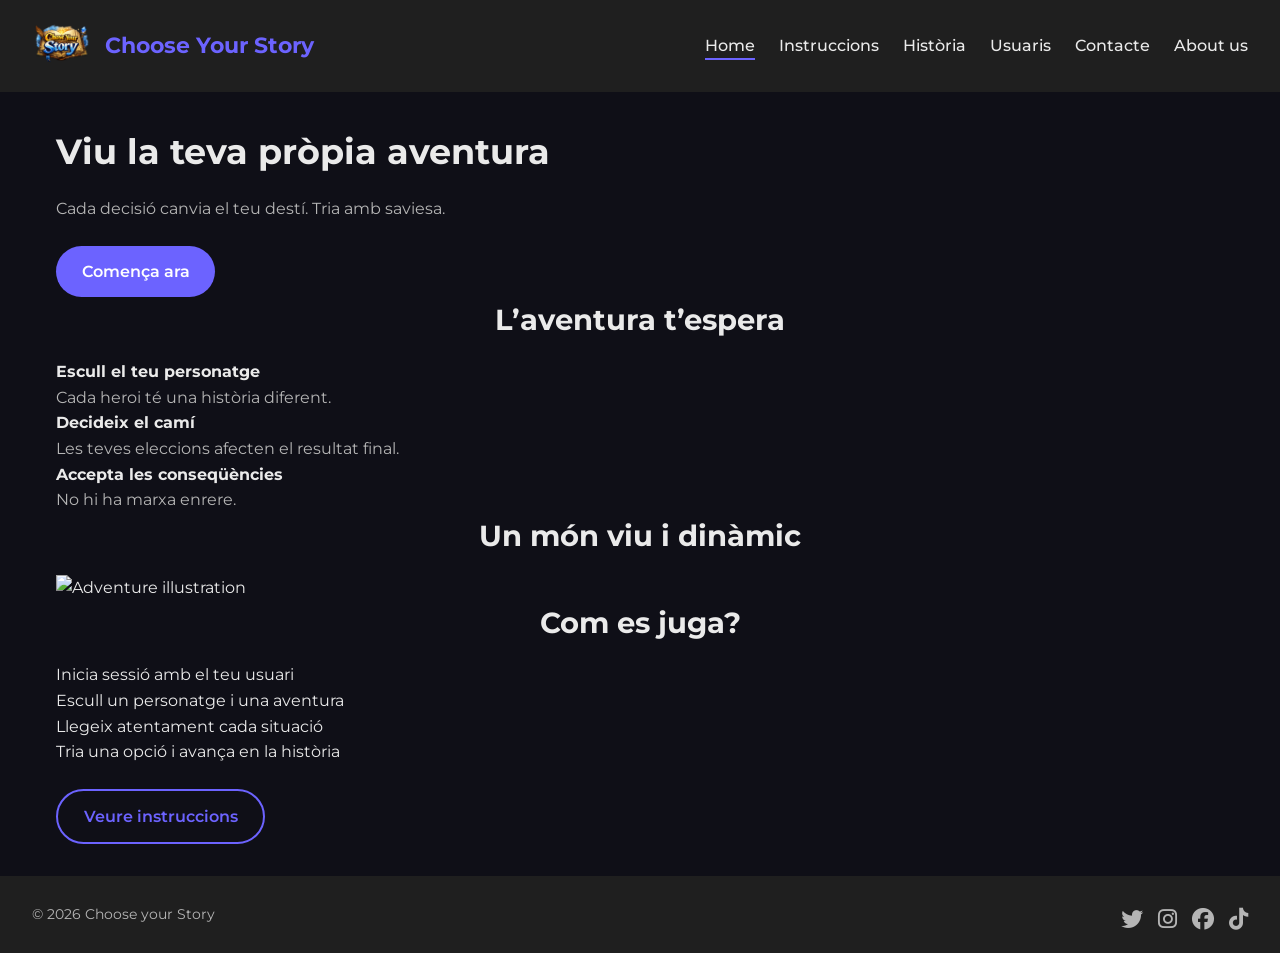
==== M4/index.html @ 9d51d5dd "Add Choose Your Story web UI and form validation Introduces the main HTML pages (home, about, contac" ====
<!DOCTYPE html>
<html lang="ca">
<head>
  <meta charset="UTF-8">
  <meta name="viewport" content="width=device-width, initial-scale=1.0">
  <title>Choose Your Story | Home</title>
  <link rel="icon" href="assets/img/logo.png"> 


  <!-- Google Fonts -->
  <link rel="preconnect" href="https://fonts.googleapis.com">
  <link rel="preconnect" href="https://fonts.gstatic.com" crossorigin>
  <link href="https://fonts.googleapis.com/css2?family=Montserrat:wght@300;500;700&display=swap" rel="stylesheet">

  <!-- Social Icons -->
  <link rel="stylesheet" href="https://cdnjs.cloudflare.com/ajax/libs/font-awesome/6.5.1/css/all.min.css">

  <!-- CSS -->
  <link rel="stylesheet" href="css/reset.css">
  <link rel="stylesheet" href="css/layout.css">
  <link rel="stylesheet" href="css/animations.css">
</head>

<body>

  <!-- ================= HEADER ================= -->
  <header class="main-header">
    <div class="logo">
      <img src="assets/img/logo.png" alt="logo">
      <h1>Choose Your Story</h1>
    </div>

    <nav>
      <ul class="menu">
        <li><a href="index.html" class="active">Home</a></li>
        <li><a href="instructions.html">Instruccions</a></li>
        <li><a href="history.html">Història</a></li>
        <li><a href="users.html">Usuaris</a></li>
        <li><a href="contact.html">Contacte</a></li>
        <li><a href="about.html">About us</a></li>
      </ul>
    </nav>
  </header>

  <!-- ================= MAIN ================= -->
  <main>

    <!-- HERO -->
    <section class="hero">
      <div class="hero-overlay"></div>
      <div class="hero-content">
        <h2>Viu la teva pròpia aventura</h2>
        <p>Cada decisió canvia el teu destí. Tria amb saviesa.</p>
        <a href="users.html" class="btn-primary">Comença ara</a>
      </div>
    </section>

    <!-- SCROLL ANIMATION -->
    <section class="scroll-section">
      <h3>L’aventura t’espera</h3>

      <div class="scroll-steps">
        <div class="step reveal">
          <h4>Escull el teu personatge</h4>
          <p>Cada heroi té una història diferent.</p>
        </div>

        <div class="step reveal">
          <h4>Decideix el camí</h4>
          <p>Les teves eleccions afecten el resultat final.</p>
        </div>

        <div class="step reveal">
          <h4>Accepta les conseqüències</h4>
          <p>No hi ha marxa enrere.</p>
        </div>
      </div>
    </section>

    <!-- VECTOR ANIMATION -->
    <section class="vector-section">
      <h3>Un món viu i dinàmic</h3>
      <img src="assets/svg/adventure.svg" alt="Adventure illustration">
    </section>

    <!-- HOW TO PLAY -->
    <section class="how-to-play">
      <h3>Com es juga?</h3>

      <ul class="mechanics-list">
        <li>Inicia sessió amb el teu usuari</li>
        <li>Escull un personatge i una aventura</li>
        <li>Llegeix atentament cada situació</li>
        <li>Tria una opció i avança en la història</li>
      </ul>

      <a href="instructions.html" class="btn-secondary">
        Veure instruccions
      </a>
    </section>

  </main>

  <!-- ================= FOOTER ================= -->
  <footer class="main-footer">
    <p>© 2026 Choose your Story</p>

    <div class="social-icons">
      <a href="#"><i class="fa-brands fa-twitter"></i></a>
      <a href="#"><i class="fa-brands fa-instagram"></i></a>
      <a href="#"><i class="fa-brands fa-facebook"></i></a>
      <a href="#"><i class="fa-brands fa-tiktok"></i></a>
    </div>
  </footer>

</body>
</html>
---- M4/css/layout.css ----
/* =====================
   VARIABLES GLOBALES
===================== */
:root {
  --primary-color: #6c63ff;
  --secondary-color: #1f1f1f;
  --accent-color: #ff6584;
  --bg-color: #0f0f17;
  --text-color: #eaeaea;
  --muted-text: #b5b5b5;
  --max-width: 1200px;
}

/* =====================
   ESTILOS GENERALES
===================== */
body {
  font-family: 'Montserrat', sans-serif;
  background-color: var(--bg-color);
  color: var(--text-color);
  line-height: 1.6;
}

main {
  max-width: var(--max-width);
  margin: auto;
  padding: 2rem 1rem;
}

h1, h2, h3, h4 {
  font-weight: 700;
}

h2 {
  font-size: 2.2rem;
  margin-bottom: 1rem;
}

h3 {
  font-size: 1.8rem;
  margin-bottom: 1rem;
  text-align: center;
}

p {
  color: var(--muted-text);
}

/* =====================
   HEADER
===================== */
.main-header {
  display: flex;
  justify-content: space-between;
  align-items: center;
  padding: 1rem 2rem;
  background: var(--secondary-color);
  position: sticky;
  top: 0;
  z-index: 1000;
}

.logo {
  display: flex;
  align-items: center;
  gap: 0.8rem;
}

.logo img {
  width: 60px;
  height: auto;
}

.logo h1 {
  font-size: 1.4rem;
  color: var(--primary-color);
}

.menu {
  display: flex;
  gap: 1.5rem;
  list-style: none;
}

.menu a {
  color: var(--text-color);
  text-decoration: none;
  font-weight: 500;
  position: relative;
}

.menu a::after {
  content: "";
  position: absolute;
  bottom: -5px;
  left: 0;
  width: 0;
  height: 2px;
  background: var(--primary-color);
  transition: width 0.3s ease;
}

.menu a:hover::after,
.menu a.active::after {
  width: 100%;
}

/* =====================
   BOTONES
===================== */
.btn-primary,
.btn-secondary {
  display: inline-block;
  margin-top: 1.5rem;
  padding: 0.8rem 1.6rem;
  border-radius: 50px;
  text-decoration: none;
  font-weight: 600;
  transition: all 0.3s ease;
}

.btn-primary {
  background: var(--primary-color);
  color: white;
}

.btn-primary:hover {
  background: var(--accent-color);
}

.btn-secondary {
  border: 2px solid var(--primary-color);
  color: var(--primary-color);
}

.btn-secondary:hover {
  background: var(--primary-color);
  color: white;
}


/* =====================
   FOOTER
===================== */
.main-footer {
  display: flex;
  justify-content: space-between;
  align-items: center;
  padding: 1rem 2rem;
  background: var(--secondary-color);
}

.main-footer p {
  font-size: 0.9rem;
}

.social-icons {
  display: flex;
  justify-content: center;
  gap: 15px;
  margin-top: 10px;
}

.social-icons a {
  color: var(--muted-text);
  font-size: 22px;
  transition: color 0.3s ease;
}

.social-icons a:hover {
  color: var(--text-color);
}
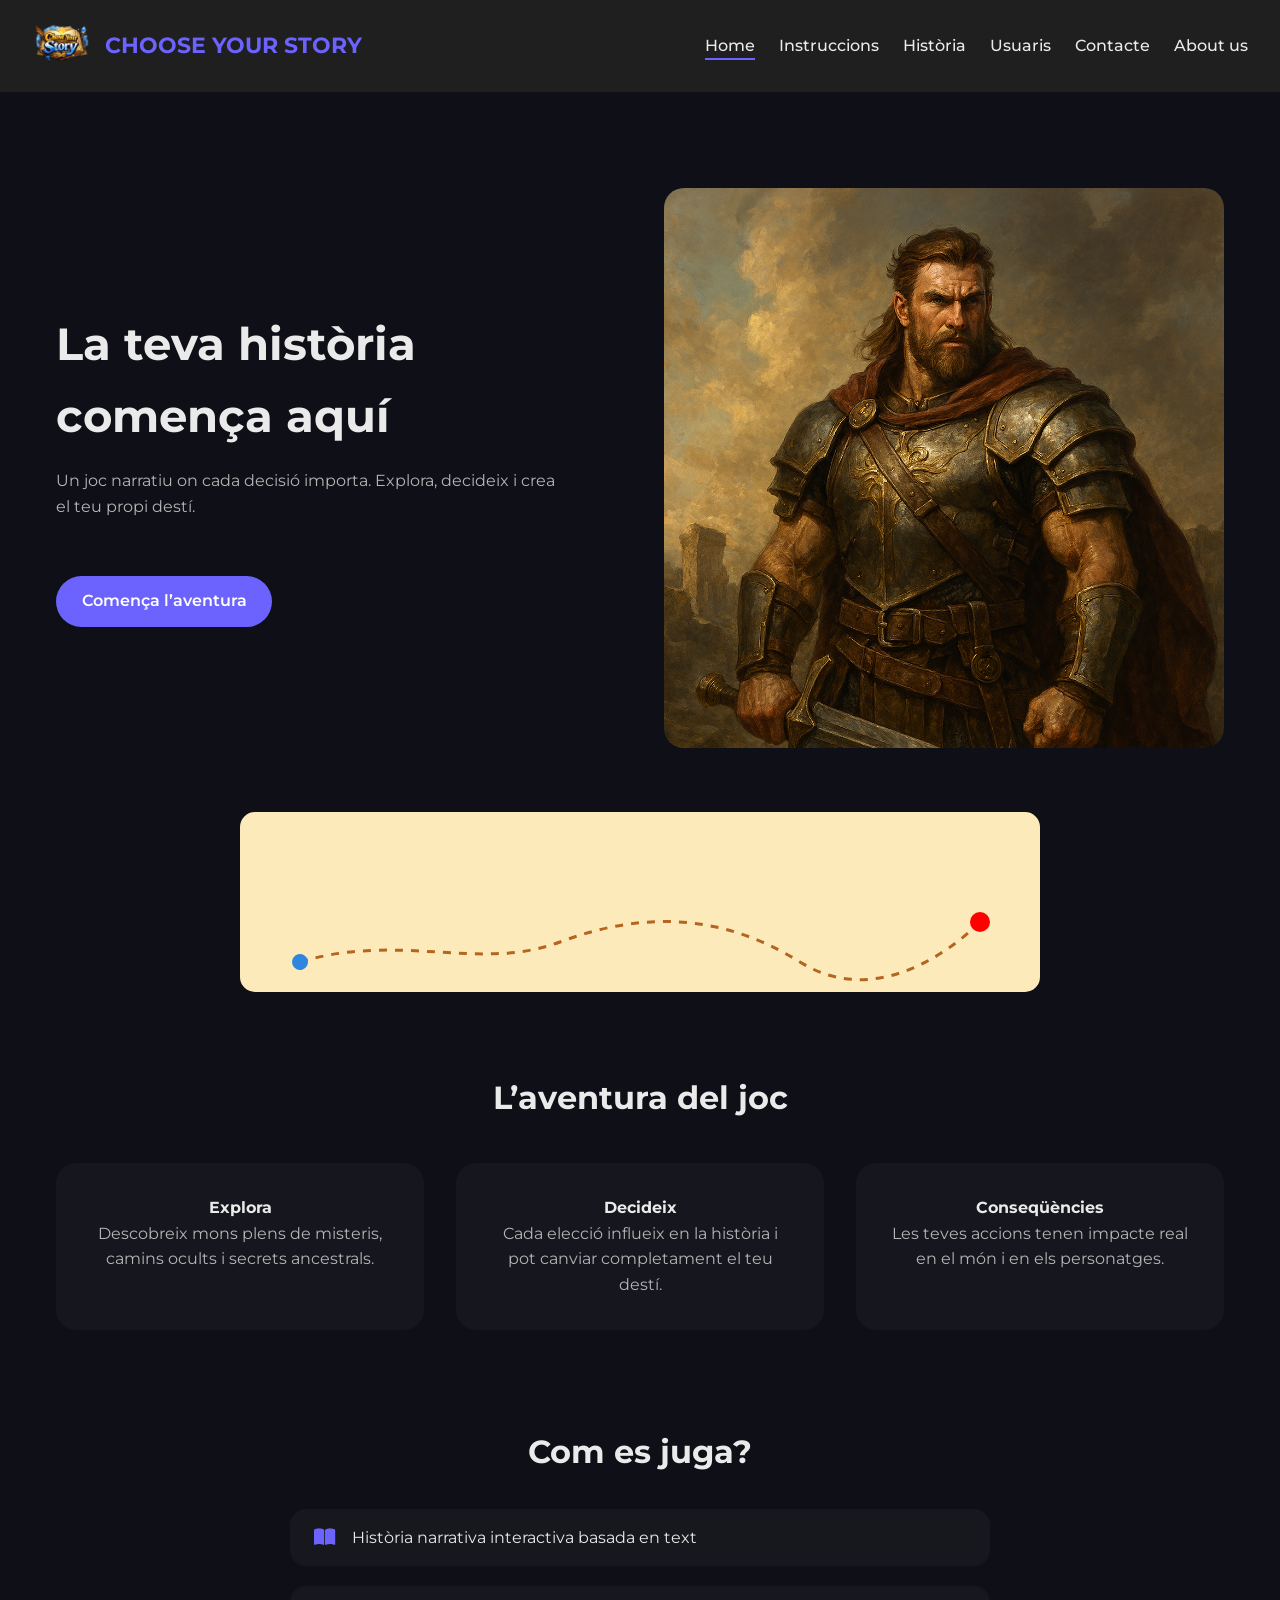
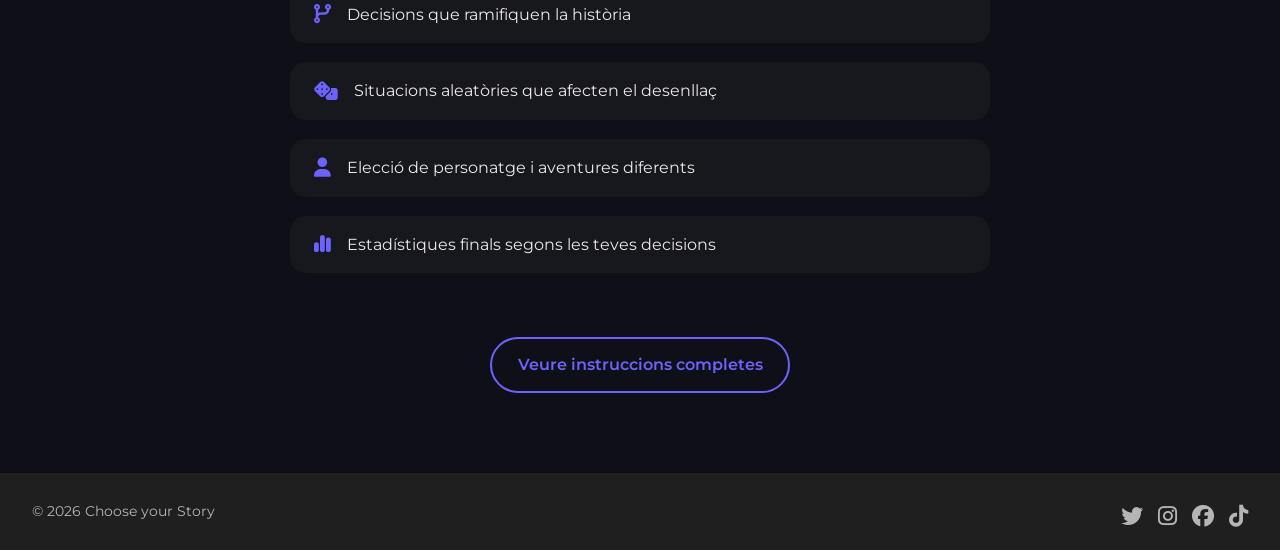
==== commit 50c246fb: "Redesign home page and update branding Major redesign of index.html with new hero section, adventure" ====
--- a/M4/index.html
+++ b/M4/index.html
@@ -18,7 +18,7 @@
   <!-- CSS -->
   <link rel="stylesheet" href="css/reset.css">
   <link rel="stylesheet" href="css/layout.css">
-  <link rel="stylesheet" href="css/animations.css">
+  <link rel="stylesheet" href="css/home.css">
 </head>
 
 <body>
@@ -27,7 +27,7 @@
   <header class="main-header">
     <div class="logo">
       <img src="assets/img/logo.png" alt="logo">
-      <h1>Choose Your Story</h1>
+      <h1>CHOOSE YOUR STORY</h1>
     </div>
 
     <nav>
@@ -47,58 +47,94 @@
 
     <!-- HERO -->
     <section class="hero">
-      <div class="hero-overlay"></div>
       <div class="hero-content">
-        <h2>Viu la teva pròpia aventura</h2>
-        <p>Cada decisió canvia el teu destí. Tria amb saviesa.</p>
-        <a href="users.html" class="btn-primary">Comença ara</a>
+        <h2>La teva història comença aquí</h2>
+        <p>
+          Un joc narratiu on cada decisió importa. Explora, decideix i crea el teu propi destí.
+        </p>
+        <a href="history.html" class="btn-primary">Comença l’aventura</a>
+      </div>
+      <div class="hero-image">
+        <img src="assets/img/arinElGuerrero.png" alt="Imatge del joc">
       </div>
     </section>
 
-    <!-- SCROLL ANIMATION -->
-    <section class="scroll-section">
-      <h3>L’aventura t’espera</h3>
+    <!-- MAPA DEL TESORO -->
+    <section class="treasure-map">
+      <svg viewBox="0 0 800 180" xmlns="http://www.w3.org/2000/svg">
+        <!-- Fondo del mapa -->
+        <rect class="map-bg" x="0" y="0" width="800" height="180" rx="15" ry="15"/>
+      
+        <!-- Camino del tesoro -->
+        <path id="path" d="M60 150 C160 120, 240 160, 320 130 S480 100, 560 150 S720 130, 740 110"/>
+      
+        <!-- X marca el tesoro -->
+        <circle class="treasure" cx="740" cy="110" r="10"/>
+      
+        <!-- Barco que sigue el camino -->
+        <circle class="ship" r="8"/>
+      </svg>
+    </section>
 
-      <div class="scroll-steps">
-        <div class="step reveal">
-          <h4>Escull el teu personatge</h4>
-          <p>Cada heroi té una història diferent.</p>
-        </div>
-
-        <div class="step reveal">
-          <h4>Decideix el camí</h4>
-          <p>Les teves eleccions afecten el resultat final.</p>
-        </div>
-
-        <div class="step reveal">
-          <h4>Accepta les conseqüències</h4>
-          <p>No hi ha marxa enrere.</p>
-        </div>
+    <!-- AVENTURA (SCROLL ANIMATION) -->
+    <section class="adventure-section">
+      <h3>L’aventura del joc</h3>
+    
+      <div class="adventure-cards">
+        <article class="adventure-card reveal">
+          <h4>Explora</h4>
+          <p>
+            Descobreix mons plens de misteris, camins ocults i secrets ancestrals.
+          </p>
+        </article>
+      
+        <article class="adventure-card reveal">
+          <h4>Decideix</h4>
+          <p>
+            Cada elecció influeix en la història i pot canviar completament el teu destí.
+          </p>
+        </article>
+      
+        <article class="adventure-card reveal">
+          <h4>Conseqüències</h4>
+          <p>
+            Les teves accions tenen impacte real en el món i en els personatges.
+          </p>
+        </article>
       </div>
     </section>
 
-    <!-- VECTOR ANIMATION -->
-    <section class="vector-section">
-      <h3>Un món viu i dinàmic</h3>
-      <img src="assets/svg/adventure.svg" alt="Adventure illustration">
-    </section>
-
-    <!-- HOW TO PLAY -->
+    <!-- COM ES JUGA -->
     <section class="how-to-play">
       <h3>Com es juga?</h3>
-
+    
       <ul class="mechanics-list">
-        <li>Inicia sessió amb el teu usuari</li>
-        <li>Escull un personatge i una aventura</li>
-        <li>Llegeix atentament cada situació</li>
-        <li>Tria una opció i avança en la història</li>
+        <li>
+          <i class="fa-solid fa-book-open"></i>
+          Història narrativa interactiva basada en text
+        </li>
+        <li>
+          <i class="fa-solid fa-code-branch"></i>
+          Decisions que ramifiquen la història
+        </li>
+        <li>
+          <i class="fa-solid fa-dice"></i>
+          Situacions aleatòries que afecten el desenllaç
+        </li>
+        <li>
+          <i class="fa-solid fa-user"></i>
+          Elecció de personatge i aventures diferents
+        </li>
+        <li>
+          <i class="fa-solid fa-chart-simple"></i>
+          Estadístiques finals segons les teves decisions
+        </li>
       </ul>
-
+    
       <a href="instructions.html" class="btn-secondary">
-        Veure instruccions
+        Veure instruccions completes
       </a>
     </section>
-
   </main>
 
   <!-- ================= FOOTER ================= -->
@@ -112,6 +148,5 @@
       <a href="#"><i class="fa-brands fa-tiktok"></i></a>
     </div>
   </footer>
-
 </body>
 </html>
--- a/M4/css/layout.css
+++ b/M4/css/layout.css
@@ -170,3 +170,5 @@
 .social-icons a:hover {
   color: var(--text-color);
 }
+
+
--- a/M4/css/home.css
+++ b/M4/css/home.css
@@ -0,0 +1,171 @@
+/* =====================
+   HERO
+===================== */
+.hero {
+  display: grid;
+  grid-template-columns: 1fr 1fr;
+  gap: 3rem;
+  align-items: center;
+  margin: 4rem 0;
+}
+
+.hero-content h2 {
+  font-size: 2.8rem;
+  margin-bottom: 1rem;
+}
+
+.hero-content p {
+  margin-bottom: 2rem;
+  max-width: 500px;
+}
+
+.hero-image img {
+  width: 100%;
+  border-radius: 20px;
+}
+
+/* =====================
+   AVENTURA
+===================== */
+.adventure-section {
+  margin: 5rem 0;
+  text-align: center;
+}
+
+.adventure-section h3 {
+  font-size: 2rem;
+  margin-bottom: 2.5rem;
+}
+
+/* Contenedor de cards */
+.adventure-cards {
+  display: grid;
+  grid-template-columns: repeat(3, 1fr);
+  gap: 2rem;
+}
+
+/* Card */
+.adventure-card {
+  background: rgba(255,255,255,0.03);
+  padding: 2rem;
+  border-radius: 20px;
+}
+
+/* =====================
+   SCROLL REVEAL
+===================== */
+.reveal {
+  opacity: 0;
+  transform: translateY(40px);
+  animation: reveal-animation 1s ease forwards;
+
+  /* Empieza más tarde: cuando el 50% superior del elemento entra en viewport */
+  animation-timeline: view();
+  animation-range: entry 50% cover 60%;
+}
+
+@keyframes reveal-animation {
+  to {
+    opacity: 1;
+    transform: translateY(0);
+  }
+}
+
+/* =====================
+   MAPA DEL TESORO
+===================== */
+.treasure-map {
+  margin: 3rem 0; /* menos altura de separación */
+  display: flex;
+  justify-content: center;
+}
+
+.treasure-map svg {
+  width: 100%;
+  max-width: 800px;
+  height: 180px; /* altura compacta */
+  overflow: visible;
+}
+
+/* Fondo del mapa */
+.treasure-map .map-bg {
+  fill: #fceabb;
+}
+
+/* Camino del tesoro */
+.treasure-map #path {
+  stroke: #b5651d;
+  stroke-width: 3;
+  fill: transparent;
+  stroke-dasharray: 8 8; /* línea discontinua estilo mapa antiguo */
+}
+
+/* X del tesoro */
+.treasure-map .treasure {
+  fill: red;
+  animation: pulse 2s infinite;
+}
+
+@keyframes pulse {
+  0%, 100% { r: 10; }
+  50% { r: 16; }
+}
+
+/* Nave que sigue el camino */
+.treasure-map .ship {
+  fill: #2e86de;
+  offset-path: path("M60 150 C160 120, 240 160, 320 130 S480 100, 560 150 S720 130, 740 110");
+  offset-distance: 0%;
+  offset-rotate: auto;
+  animation: sail 1s linear forwards;
+  animation-timeline: scroll();
+}
+
+@keyframes sail {
+  to { offset-distance: 100%; }
+}
+
+
+/* =====================
+   COM ES JUGA
+===================== */
+.how-to-play {
+  margin: 6rem 0 3rem;
+  text-align: center;
+}
+
+.how-to-play h3 {
+  font-size: 2rem;
+  margin-bottom: 2rem;
+}
+
+/* Lista de mecánicas */
+.mechanics-list {
+  list-style: none;
+  max-width: 700px;
+  margin: 0 auto 2.5rem;
+  padding: 0;
+  display: grid;
+  gap: 1.2rem;
+}
+
+.mechanics-list li {
+  background: rgba(255, 255, 255, 0.03);
+  padding: 1rem 1.5rem;
+  border-radius: 16px;
+  display: flex;
+  align-items: center;
+  gap: 1rem;
+  text-align: left;
+  transition: transform 0.3s ease;
+}
+
+.mechanics-list li:hover {
+  transform: translateX(6px);
+}
+
+.mechanics-list i {
+  color: var(--primary-color);
+  font-size: 1.2rem;
+}
+
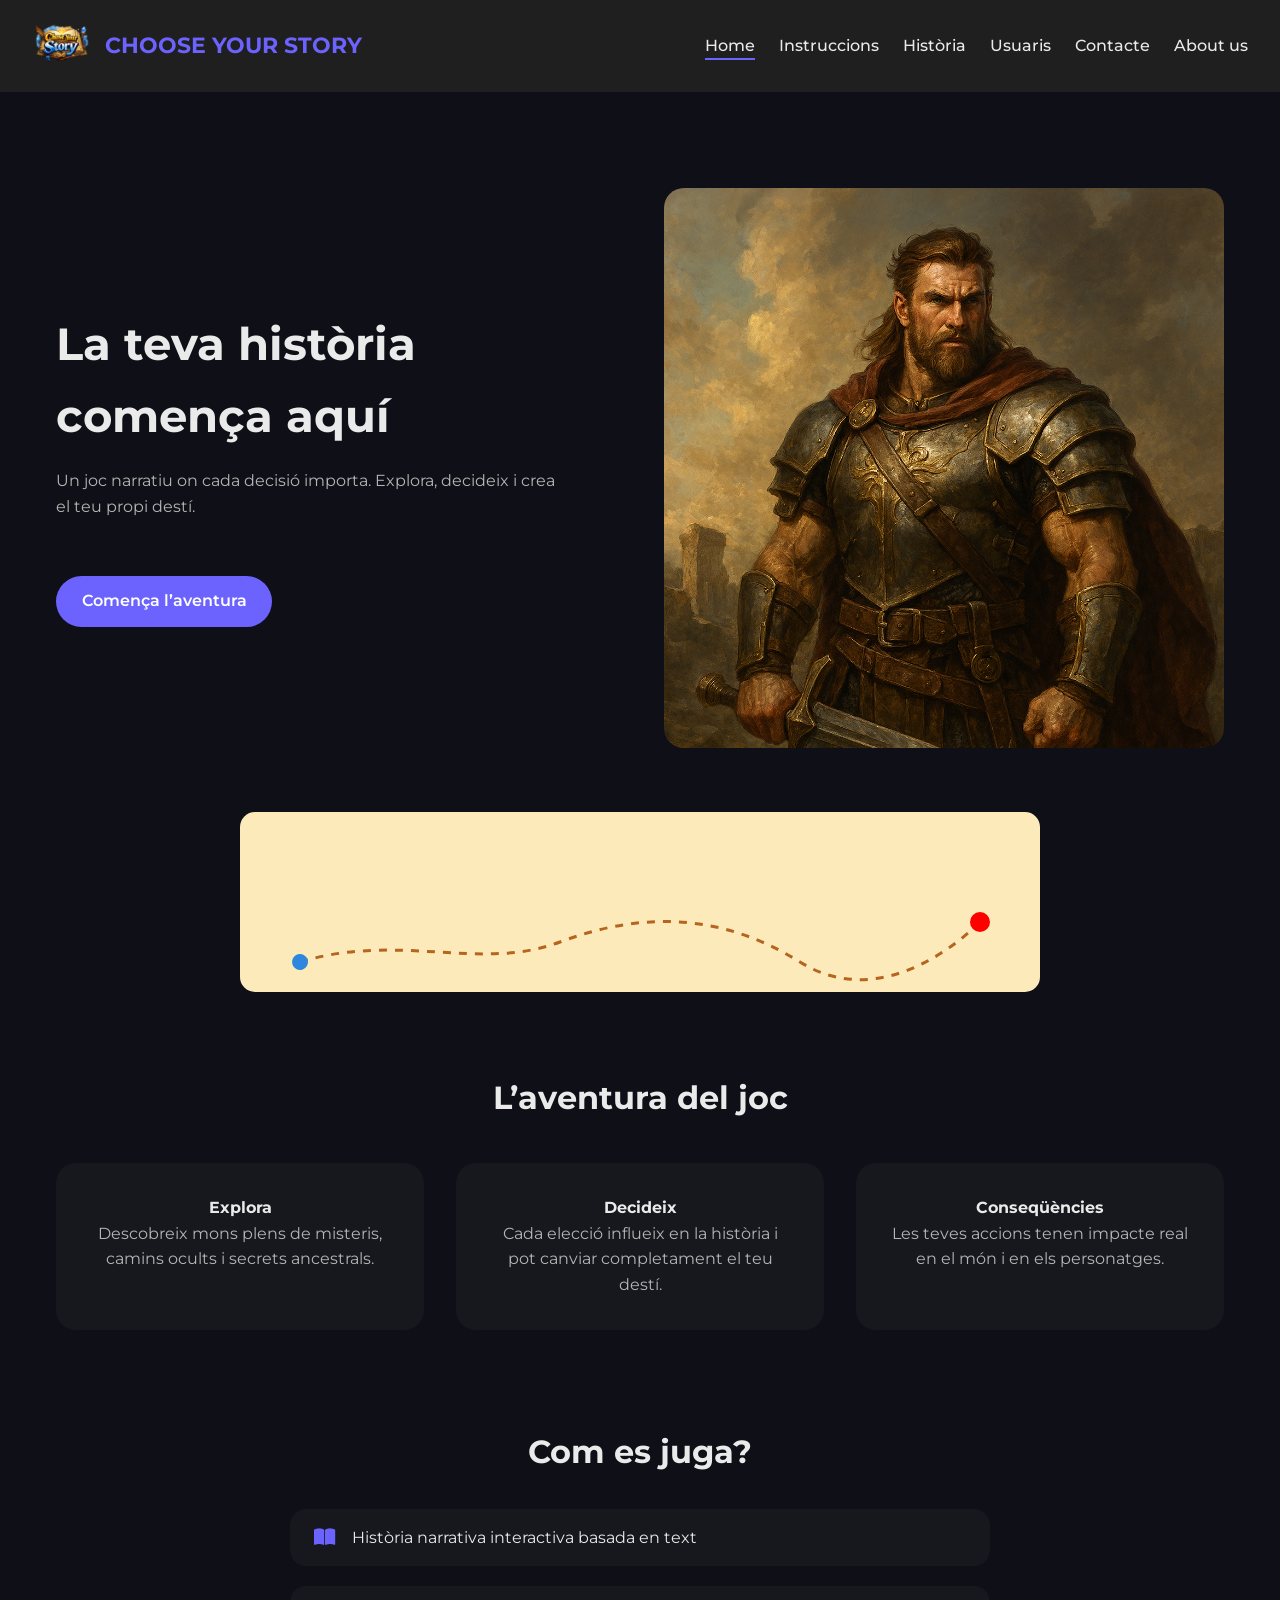
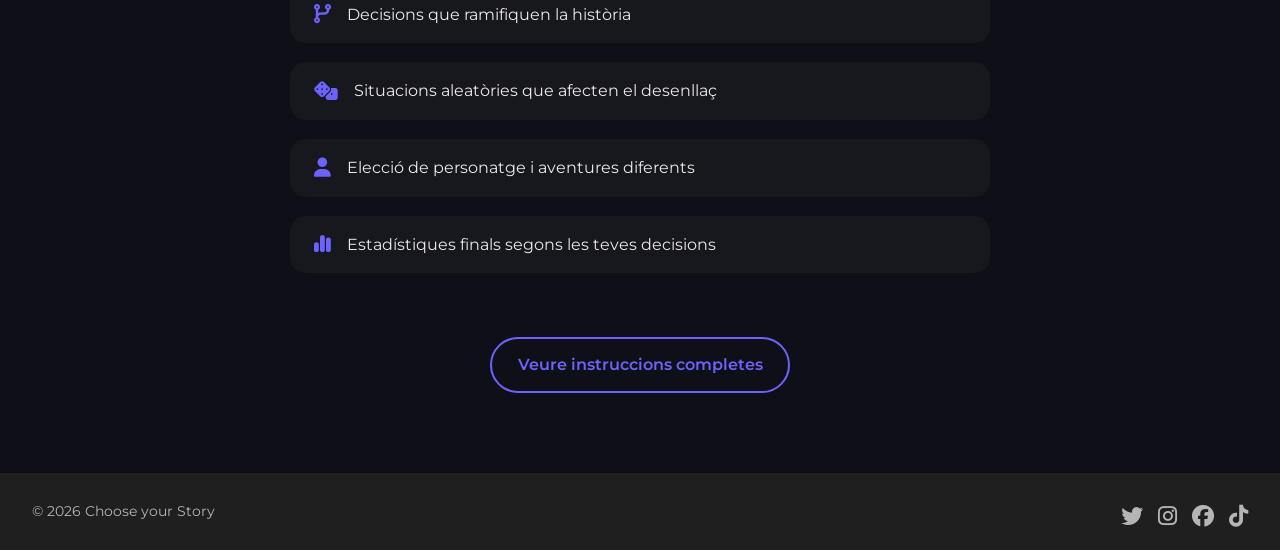
==== commit ec98365a: "Add responsive navigation and media queries Introduced a responsive hamburger menu to all main HTML " ====
--- a/M4/index.html
+++ b/M4/index.html
@@ -22,13 +22,20 @@
 </head>
 
 <body>
-
   <!-- ================= HEADER ================= -->
   <header class="main-header">
     <div class="logo">
       <img src="assets/img/logo.png" alt="logo">
       <h1>CHOOSE YOUR STORY</h1>
     </div>
+
+    <!-- Checkbox para controlar menú -->
+    <input type="checkbox" id="menu-toggle" class="menu-toggle">
+    <label for="menu-toggle" class="hamburger">
+      <span></span>
+      <span></span>
+      <span></span>
+    </label>
 
     <nav>
       <ul class="menu">
@@ -55,7 +62,7 @@
         <a href="history.html" class="btn-primary">Comença l’aventura</a>
       </div>
       <div class="hero-image">
-        <img src="assets/img/arinElGuerrero.png" alt="Imatge del joc">
+        <img src="assets/img/arinElGuerrero.png" alt="heroImage">
       </div>
     </section>
 
--- a/M4/css/layout.css
+++ b/M4/css/layout.css
@@ -172,3 +172,190 @@
 }
 
 
+/* =====================
+   RESPONSIVE MEDIA QUERIES
+===================== */
+
+/* Tablets: 768px a 1024px */
+@media (max-width: 1024px) {
+  body {
+    font-size: 15px;
+  }
+
+  main {
+    padding: 1.5rem 1rem;
+  }
+
+  h2 {
+    font-size: 2rem;
+  }
+
+  h3 {
+    font-size: 1.5rem;
+  }
+
+  /* Header */
+  .main-header {
+    padding: 1rem 1.5rem;
+  }
+
+  .logo h1 {
+    font-size: 1.2rem;
+  }
+
+  .menu {
+    gap: 1rem;
+  }
+
+  .menu a {
+    font-size: 0.95rem;
+  }
+
+  /* Footer */
+  .main-footer {
+    flex-direction: column;
+    gap: 1rem;
+    text-align: center;
+  }
+
+  .social-icons {
+    margin-top: 0.5rem;
+  }
+}
+
+/* Móviles: hasta 767px */
+@media (max-width: 767px) {
+  body {
+    font-size: 14px;
+  }
+
+  main {
+    padding: 1rem 0.8rem;
+  }
+
+  h2 {
+    font-size: 1.75rem;
+  }
+
+  h3 {
+    font-size: 1.3rem;
+  }
+
+  /* Header */
+  .main-header {
+    flex-direction: column;
+    align-items: flex-start;
+    padding: 1rem;
+    gap: 1rem;
+  }
+
+  .logo {
+    gap: 0.5rem;
+  }
+
+  .logo h1 {
+    font-size: 1.1rem;
+  }
+
+  .menu {
+    flex-direction: column;
+    width: 100%;
+    gap: 0.8rem;
+  }
+
+  .menu a {
+    font-size: 0.9rem;
+  }
+
+  /* Botones */
+  .btn-primary,
+  .btn-secondary {
+    padding: 0.6rem 1.2rem;
+    font-size: 0.9rem;
+  }
+
+  /* Footer */
+  .main-footer {
+    flex-direction: column;
+    gap: 0.5rem;
+    text-align: center;
+  }
+
+  .social-icons {
+    margin-top: 0.5rem;
+  }
+}
+
+/* =====================
+   HAMBURGUESA
+===================== */
+.menu-toggle {
+  display: none;
+}
+
+.hamburger {
+  display: none; /* Solo visible en móvil */
+  flex-direction: column;
+  justify-content: space-between;
+  width: 28px;
+  height: 20px;
+  cursor: pointer;
+}
+
+.hamburger span {
+  display: block;
+  height: 3px;
+  background: var(--text-color);
+  border-radius: 2px;
+  transition: all 0.3s ease;
+}
+
+/* Animación hamburguesa -> X */
+.menu-toggle:checked + .hamburger span:nth-child(1) {
+  transform: rotate(45deg) translate(5px, 5px);
+}
+
+.menu-toggle:checked + .hamburger span:nth-child(2) {
+  opacity: 0;
+}
+
+.menu-toggle:checked + .hamburger span:nth-child(3) {
+  transform: rotate(-45deg) translate(5px, -5px);
+}
+
+/* =====================
+   RESPONSIVE MENU
+===================== */
+@media (max-width: 767px) {
+  /* Mostrar hamburguesa */
+  .hamburger {
+    display: flex;
+  }
+
+  /* Ocultar menú por defecto */
+  .menu {
+    flex-direction: column;
+    width: 100%;
+    max-height: 0;
+    overflow: hidden;
+    transition: max-height 0.3s ease;
+  }
+
+  /* Mostrar menú cuando el checkbox está activo */
+  .menu-toggle:checked ~ nav .menu {
+    max-height: 500px; /* Ajustable según número de items */
+  }
+
+  /* Ajustes de header */
+  .main-header {
+    flex-direction: column;
+    align-items: flex-start;
+    gap: 1rem;
+    padding: 1rem;
+  }
+
+  .menu a {
+    font-size: 0.95rem;
+    padding: 0.5rem 0;
+  }
+}
--- a/M4/css/home.css
+++ b/M4/css/home.css
@@ -169,3 +169,119 @@
   font-size: 1.2rem;
 }
 
+/* =====================
+   RESPONSIVE MEDIA QUERIES
+===================== */
+
+/* Tablets: 768px a 1024px */
+@media (max-width: 1024px) {
+
+  /* HERO */
+  .hero {
+    grid-template-columns: 1fr; /* una sola columna */
+    gap: 2rem;
+  }
+
+  .hero-content h2 {
+    font-size: 2.4rem;
+  }
+
+  .hero-content p {
+    max-width: 100%;
+  }
+
+  /* AVENTURA */
+  .adventure-section h3 {
+    font-size: 1.8rem;
+  }
+
+  .adventure-cards {
+    grid-template-columns: repeat(2, 1fr);
+    gap: 1.5rem;
+  }
+
+  /* MAPA DEL TESORO */
+  .treasure-map svg {
+    max-width: 600px;
+    height: 140px;
+  }
+
+  /* COM ES JUGA */
+  .how-to-play h3 {
+    font-size: 1.8rem;
+  }
+
+  .mechanics-list {
+    max-width: 90%;
+  }
+}
+
+/* Móviles: hasta 767px */
+@media (max-width: 767px) {
+
+  /* HERO */
+  .hero {
+    grid-template-columns: 1fr;
+    gap: 1.5rem;
+  }
+
+  .hero-content h2 {
+    font-size: 2rem;
+  }
+
+  .hero-content p {
+    max-width: 100%;
+    font-size: 0.95rem;
+  }
+
+  .hero-image img {
+    border-radius: 16px;
+  }
+
+  /* AVENTURA */
+  .adventure-section h3 {
+    font-size: 1.5rem;
+  }
+
+  .adventure-cards {
+    grid-template-columns: 1fr; /* una sola columna */
+    gap: 1rem;
+  }
+
+  .adventure-card {
+    padding: 1.5rem;
+  }
+
+  /* MAPA DEL TESORO */
+  .treasure-map {
+    margin: 2rem 0;
+  }
+
+  .treasure-map svg {
+    max-width: 100%;
+    height: 120px;
+  }
+
+  /* COM ES JUGA */
+  .how-to-play {
+    margin: 4rem 0 2rem;
+  }
+
+  .how-to-play h3 {
+    font-size: 1.5rem;
+  }
+
+  .mechanics-list {
+    max-width: 95%;
+    gap: 1rem;
+  }
+
+  .mechanics-list li {
+    padding: 0.8rem 1rem;
+    gap: 0.8rem;
+  }
+
+  .mechanics-list i {
+    font-size: 1rem;
+  }
+}
